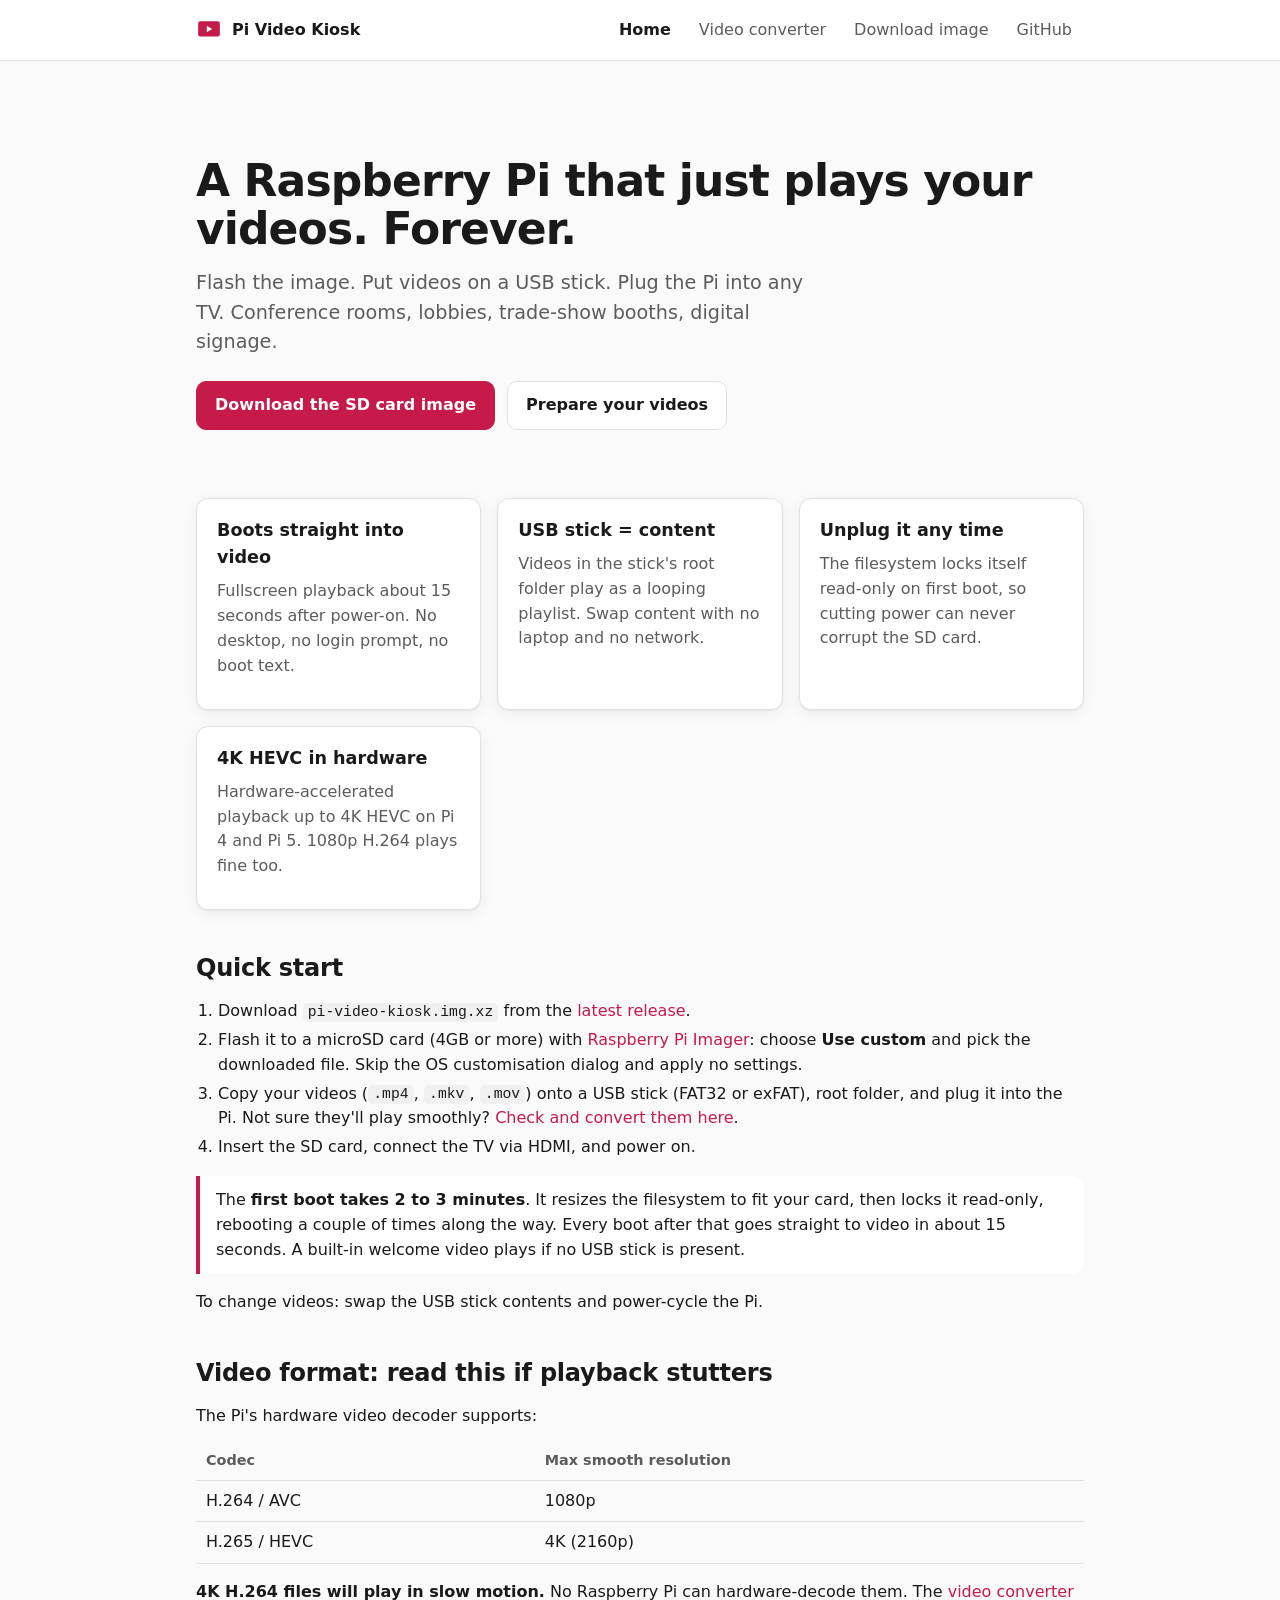
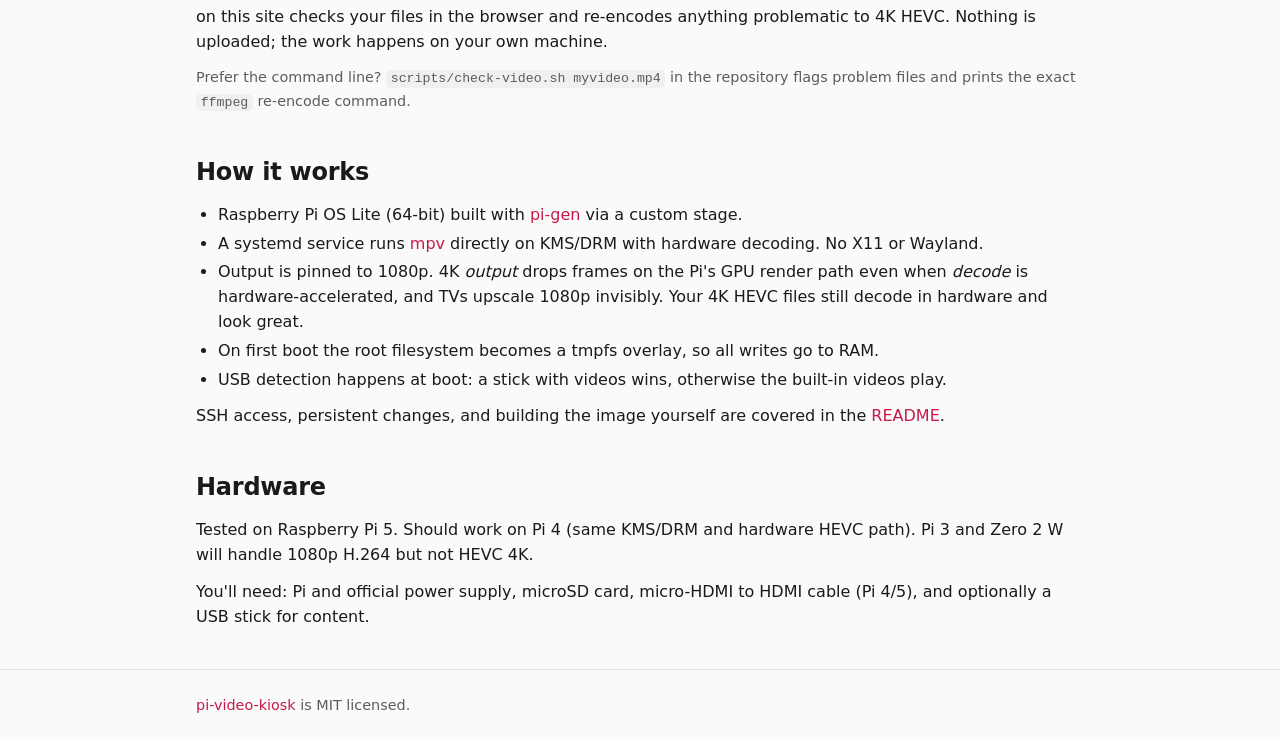
==== docs/index.html @ 2b576d24 "Add GitHub Pages site with in-browser Pi video converter Static site in docs/ (landing page + conver" ====
<!doctype html>
<html lang="en">
<head>
<meta charset="utf-8">
<meta name="viewport" content="width=device-width, initial-scale=1">
<title>Pi Video Kiosk</title>
<meta name="description" content="Turn a Raspberry Pi into a zero-maintenance video looper for a TV. Flash the image, put videos on a USB stick, plug into any TV.">
<link rel="stylesheet" href="style.css">
<link rel="icon" href="data:image/svg+xml,%3Csvg xmlns='http://www.w3.org/2000/svg' viewBox='0 0 24 24'%3E%3Crect x='2' y='4' width='20' height='14' rx='2' fill='%23c51a4a'/%3E%3Cpath d='M10 8v6l5-3z' fill='white'/%3E%3C/svg%3E">
</head>
<body>
<header class="site-header">
  <div class="wrap">
    <a class="brand" href="./">
      <svg viewBox="0 0 24 24" aria-hidden="true"><rect x="2" y="4" width="20" height="14" rx="2" fill="#c51a4a"/><path d="M10 8v6l5-3z" fill="#fff"/></svg>
      Pi Video Kiosk
    </a>
    <nav class="site-nav">
      <a href="./" aria-current="page">Home</a>
      <a href="convert.html">Video converter</a>
      <a href="https://github.com/mattburns/pi-video-kiosk/releases/latest">Download image</a>
      <a href="https://github.com/mattburns/pi-video-kiosk">GitHub</a>
    </nav>
  </div>
</header>

<main class="wrap">
  <section class="hero">
    <h1>A Raspberry Pi that just plays your videos. Forever.</h1>
    <p class="lede">
      Flash the image. Put videos on a USB stick. Plug the Pi into any TV.
      Conference rooms, lobbies, trade-show booths, digital signage.
    </p>
    <div class="actions">
      <a class="btn primary" href="https://github.com/mattburns/pi-video-kiosk/releases/latest">Download the SD card image</a>
      <a class="btn" href="convert.html">Prepare your videos</a>
    </div>
  </section>

  <section class="grid">
    <div class="card">
      <h3>Boots straight into video</h3>
      <p class="muted">Fullscreen playback about 15 seconds after power-on. No desktop, no login prompt, no boot text.</p>
    </div>
    <div class="card">
      <h3>USB stick = content</h3>
      <p class="muted">Videos in the stick's root folder play as a looping playlist. Swap content with no laptop and no network.</p>
    </div>
    <div class="card">
      <h3>Unplug it any time</h3>
      <p class="muted">The filesystem locks itself read-only on first boot, so cutting power can never corrupt the SD card.</p>
    </div>
    <div class="card">
      <h3>4K HEVC in hardware</h3>
      <p class="muted">Hardware-accelerated playback up to 4K HEVC on Pi 4 and Pi 5. 1080p H.264 plays fine too.</p>
    </div>
  </section>

  <section id="quick-start">
    <h2>Quick start</h2>
    <ol>
      <li>Download <code>pi-video-kiosk.img.xz</code> from the
        <a href="https://github.com/mattburns/pi-video-kiosk/releases/latest">latest release</a>.</li>
      <li>Flash it to a microSD card (4GB or more) with
        <a href="https://www.raspberrypi.com/software/">Raspberry Pi Imager</a>: choose
        <strong>Use custom</strong> and pick the downloaded file. Skip the OS customisation dialog and apply no settings.</li>
      <li>Copy your videos (<code>.mp4</code>, <code>.mkv</code>, <code>.mov</code>) onto a USB stick
        (FAT32 or exFAT), root folder, and plug it into the Pi.
        Not sure they'll play smoothly? <a href="convert.html">Check and convert them here</a>.</li>
      <li>Insert the SD card, connect the TV via HDMI, and power on.</li>
    </ol>
    <div class="callout">
      The <strong>first boot takes 2 to 3 minutes</strong>. It resizes the filesystem to fit your card, then locks it
      read-only, rebooting a couple of times along the way. Every boot after that goes straight to video in about
      15 seconds. A built-in welcome video plays if no USB stick is present.
    </div>
    <p>To change videos: swap the USB stick contents and power-cycle the Pi.</p>
  </section>

  <section id="formats">
    <h2>Video format: read this if playback stutters</h2>
    <p>The Pi's hardware video decoder supports:</p>
    <table>
      <thead><tr><th>Codec</th><th>Max smooth resolution</th></tr></thead>
      <tbody>
        <tr><td>H.264 / AVC</td><td>1080p</td></tr>
        <tr><td>H.265 / HEVC</td><td>4K (2160p)</td></tr>
      </tbody>
    </table>
    <p>
      <strong>4K H.264 files will play in slow motion.</strong> No Raspberry Pi can hardware-decode them.
      The <a href="convert.html">video converter</a> on this site checks your files in the browser and
      re-encodes anything problematic to 4K HEVC. Nothing is uploaded; the work happens on your own machine.
    </p>
    <p class="muted small">
      Prefer the command line? <code>scripts/check-video.sh myvideo.mp4</code> in the repository flags problem
      files and prints the exact <code>ffmpeg</code> re-encode command.
    </p>
  </section>

  <section id="how">
    <h2>How it works</h2>
    <ul>
      <li>Raspberry Pi OS Lite (64-bit) built with <a href="https://github.com/RPi-Distro/pi-gen">pi-gen</a>
        via a custom stage.</li>
      <li>A systemd service runs <a href="https://mpv.io/">mpv</a> directly on KMS/DRM with hardware decoding.
        No X11 or Wayland.</li>
      <li>Output is pinned to 1080p. 4K <em>output</em> drops frames on the Pi's GPU render path even when
        <em>decode</em> is hardware-accelerated, and TVs upscale 1080p invisibly. Your 4K HEVC files still
        decode in hardware and look great.</li>
      <li>On first boot the root filesystem becomes a tmpfs overlay, so all writes go to RAM.</li>
      <li>USB detection happens at boot: a stick with videos wins, otherwise the built-in videos play.</li>
    </ul>
    <p>SSH access, persistent changes, and building the image yourself are covered in the
      <a href="https://github.com/mattburns/pi-video-kiosk#readme">README</a>.</p>
  </section>

  <section id="hardware">
    <h2>Hardware</h2>
    <p>Tested on Raspberry Pi 5. Should work on Pi 4 (same KMS/DRM and hardware HEVC path).
      Pi 3 and Zero 2 W will handle 1080p H.264 but not HEVC 4K.</p>
    <p>You'll need: Pi and official power supply, microSD card, micro-HDMI to HDMI cable (Pi 4/5),
      and optionally a USB stick for content.</p>
  </section>
</main>

<footer>
  <div class="wrap">
    <a href="https://github.com/mattburns/pi-video-kiosk">pi-video-kiosk</a> is MIT licensed.
  </div>
</footer>
</body>
</html>
---- docs/style.css ----
:root {
  --bg: #fafafa;
  --bg-elev: #ffffff;
  --fg: #1a1a1a;
  --fg-muted: #5c5c5c;
  --border: #e2e2e2;
  --accent: #c51a4a;
  --accent-fg: #ffffff;
  --ok: #1f7a3a;
  --ok-bg: #e6f4ea;
  --warn: #8a5a00;
  --warn-bg: #fff4d6;
  --bad: #a4232b;
  --bad-bg: #fde8ea;
  --code-bg: #f0f0f0;
  --shadow: 0 1px 2px rgba(0, 0, 0, 0.06), 0 4px 16px rgba(0, 0, 0, 0.05);
  --radius: 12px;
  color-scheme: light dark;
}

@media (prefers-color-scheme: dark) {
  :root {
    --bg: #111214;
    --bg-elev: #1b1d21;
    --fg: #ececec;
    --fg-muted: #a0a0a0;
    --border: #2c2f35;
    --accent: #ef3b6d;
    --accent-fg: #ffffff;
    --ok: #6cd48a;
    --ok-bg: #16301f;
    --warn: #f3c56b;
    --warn-bg: #352a10;
    --bad: #ff7b85;
    --bad-bg: #3a1a1e;
    --code-bg: #24262b;
    --shadow: 0 1px 2px rgba(0, 0, 0, 0.4), 0 4px 16px rgba(0, 0, 0, 0.35);
  }
}

* { box-sizing: border-box; }

html { -webkit-text-size-adjust: 100%; }

body {
  margin: 0;
  background: var(--bg);
  color: var(--fg);
  font: 16px/1.55 system-ui, -apple-system, "Segoe UI", Roboto, Helvetica, Arial, sans-serif;
}

a { color: var(--accent); text-decoration: none; }
a:hover { text-decoration: underline; }

code, pre, kbd {
  font-family: ui-monospace, SFMono-Regular, Menlo, Consolas, monospace;
  font-size: 0.92em;
}
code { background: var(--code-bg); padding: 0.1em 0.35em; border-radius: 5px; }
pre {
  background: var(--code-bg);
  padding: 14px 16px;
  border-radius: var(--radius);
  overflow-x: auto;
  line-height: 1.45;
}
pre code { background: none; padding: 0; }

.wrap { max-width: 920px; margin: 0 auto; padding: 0 16px; }

/* Header */
.site-header {
  border-bottom: 1px solid var(--border);
  background: var(--bg-elev);
}
.site-header .wrap {
  display: flex;
  align-items: center;
  gap: 18px;
  min-height: 60px;
  flex-wrap: wrap;
}
.brand {
  font-weight: 700;
  color: var(--fg);
  display: flex;
  align-items: center;
  gap: 10px;
}
.brand:hover { text-decoration: none; }
.brand svg { width: 26px; height: 26px; }
.site-nav { margin-left: auto; display: flex; gap: 4px; flex-wrap: wrap; }
.site-nav a {
  color: var(--fg-muted);
  padding: 8px 12px;
  border-radius: 8px;
}
.site-nav a:hover { background: var(--code-bg); text-decoration: none; color: var(--fg); }
.site-nav a[aria-current="page"] { color: var(--fg); font-weight: 600; }

/* Hero */
.hero { padding: 56px 0 28px; }
.hero h1 { font-size: clamp(30px, 5vw, 44px); line-height: 1.1; margin: 0 0 14px; letter-spacing: -0.02em; }
.hero p.lede { font-size: 1.2em; color: var(--fg-muted); margin: 0 0 24px; max-width: 640px; }
.actions { display: flex; gap: 12px; flex-wrap: wrap; }

.btn {
  display: inline-flex;
  align-items: center;
  gap: 8px;
  padding: 11px 18px;
  border-radius: 10px;
  border: 1px solid var(--border);
  background: var(--bg-elev);
  color: var(--fg);
  font: inherit;
  font-weight: 600;
  cursor: pointer;
  text-decoration: none;
  transition: background 0.15s, transform 0.05s;
}
.btn:hover { text-decoration: none; background: var(--code-bg); }
.btn:active { transform: translateY(1px); }
.btn.primary { background: var(--accent); border-color: var(--accent); color: var(--accent-fg); }
.btn.primary:hover { filter: brightness(1.08); background: var(--accent); }
.btn.small { padding: 7px 12px; font-size: 0.9em; }
.btn:disabled { opacity: 0.5; cursor: not-allowed; transform: none; }

main { padding-bottom: 72px; }
section { margin: 40px 0; }
h2 { font-size: 1.5em; margin: 0 0 12px; letter-spacing: -0.01em; }
h3 { font-size: 1.1em; margin: 24px 0 8px; }
p { margin: 0 0 12px; }
ul, ol { padding-left: 22px; margin: 0 0 12px; }
li { margin: 4px 0; }
.muted { color: var(--fg-muted); }
.small { font-size: 0.9em; }

.grid { display: grid; gap: 16px; grid-template-columns: repeat(auto-fit, minmax(240px, 1fr)); }
.card {
  background: var(--bg-elev);
  border: 1px solid var(--border);
  border-radius: var(--radius);
  padding: 18px 20px;
  box-shadow: var(--shadow);
}
.card h3 { margin-top: 0; }

table { border-collapse: collapse; width: 100%; margin: 8px 0 16px; }
th, td { text-align: left; padding: 8px 10px; border-bottom: 1px solid var(--border); vertical-align: top; }
th { color: var(--fg-muted); font-weight: 600; font-size: 0.9em; }

.callout {
  border-left: 4px solid var(--accent);
  background: var(--bg-elev);
  border-radius: 0 var(--radius) var(--radius) 0;
  padding: 12px 16px;
  margin: 16px 0;
}
.callout.warn { border-left-color: var(--warn); background: var(--warn-bg); }
.callout.ok { border-left-color: var(--ok); background: var(--ok-bg); }
.callout.bad { border-left-color: var(--bad); background: var(--bad-bg); }

footer {
  border-top: 1px solid var(--border);
  padding: 24px 0;
  color: var(--fg-muted);
  font-size: 0.9em;
}

/* Converter */
.dropzone {
  display: block;
  border: 2px dashed var(--border);
  border-radius: var(--radius);
  padding: 44px 20px;
  text-align: center;
  background: var(--bg-elev);
  cursor: pointer;
  transition: border-color 0.15s, background 0.15s;
}
.dropzone:hover, .dropzone.drag { border-color: var(--accent); background: var(--code-bg); }
.dropzone strong { display: block; font-size: 1.15em; margin-bottom: 6px; }
.dropzone input { display: none; }

.settings {
  display: grid;
  grid-template-columns: 1fr;
  gap: 14px;
  margin-top: 20px;
}
@media (min-width: 700px) {
  .settings { grid-template-columns: 1.2fr 1fr; }
}
.field label { display: block; font-weight: 600; margin-bottom: 6px; }
.field select, .field input[type="number"] {
  width: 100%;
  padding: 9px 12px;
  border-radius: 8px;
  border: 1px solid var(--border);
  background: var(--bg);
  color: var(--fg);
  font: inherit;
}
.field .hint { margin-top: 6px; }

.caps { display: flex; gap: 8px; flex-wrap: wrap; margin-top: 8px; }
.pill {
  display: inline-flex;
  align-items: center;
  gap: 6px;
  padding: 3px 10px;
  border-radius: 999px;
  font-size: 0.85em;
  font-weight: 600;
  border: 1px solid var(--border);
  background: var(--bg);
}
.pill.ok { color: var(--ok); background: var(--ok-bg); border-color: transparent; }
.pill.warn { color: var(--warn); background: var(--warn-bg); border-color: transparent; }
.pill.bad { color: var(--bad); background: var(--bad-bg); border-color: transparent; }

.toolbar { display: flex; gap: 10px; flex-wrap: wrap; align-items: center; margin: 20px 0 12px; }
.toolbar .spacer { flex: 1; }

.file-list { display: flex; flex-direction: column; gap: 12px; }
.file {
  background: var(--bg-elev);
  border: 1px solid var(--border);
  border-radius: var(--radius);
  padding: 14px 16px;
  box-shadow: var(--shadow);
  display: grid;
  gap: 8px;
}
.file-head { display: flex; align-items: baseline; gap: 10px; flex-wrap: wrap; }
.file-name { font-weight: 600; word-break: break-all; }
.file-meta { color: var(--fg-muted); font-size: 0.9em; }
.file-verdict { font-size: 0.95em; }
.file-plan { font-size: 0.9em; color: var(--fg-muted); }
.file-actions { display: flex; gap: 8px; flex-wrap: wrap; align-items: center; }
.file-actions .status { font-size: 0.9em; color: var(--fg-muted); }

.progress { height: 8px; background: var(--code-bg); border-radius: 999px; overflow: hidden; }
.progress > div { height: 100%; width: 0%; background: var(--accent); transition: width 0.2s linear; }

.hidden { display: none !important; }
.err { color: var(--bad); }
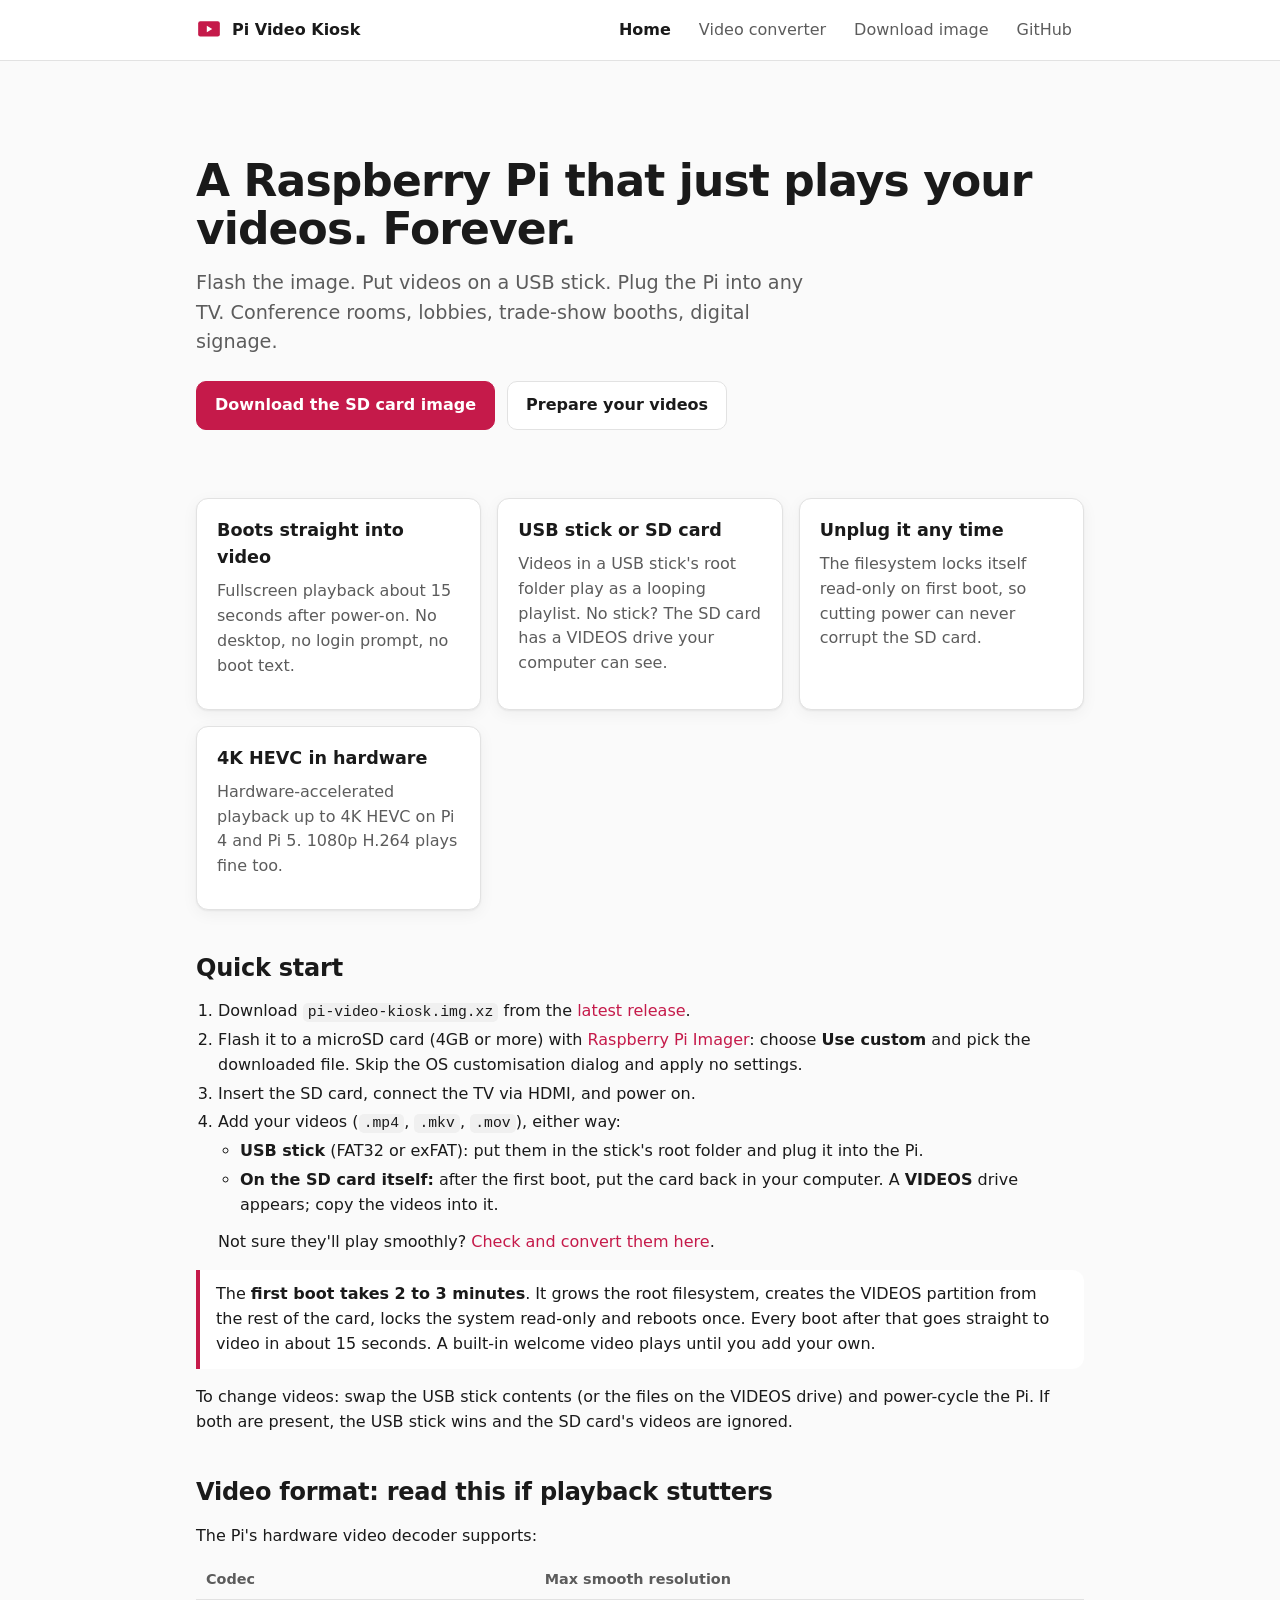
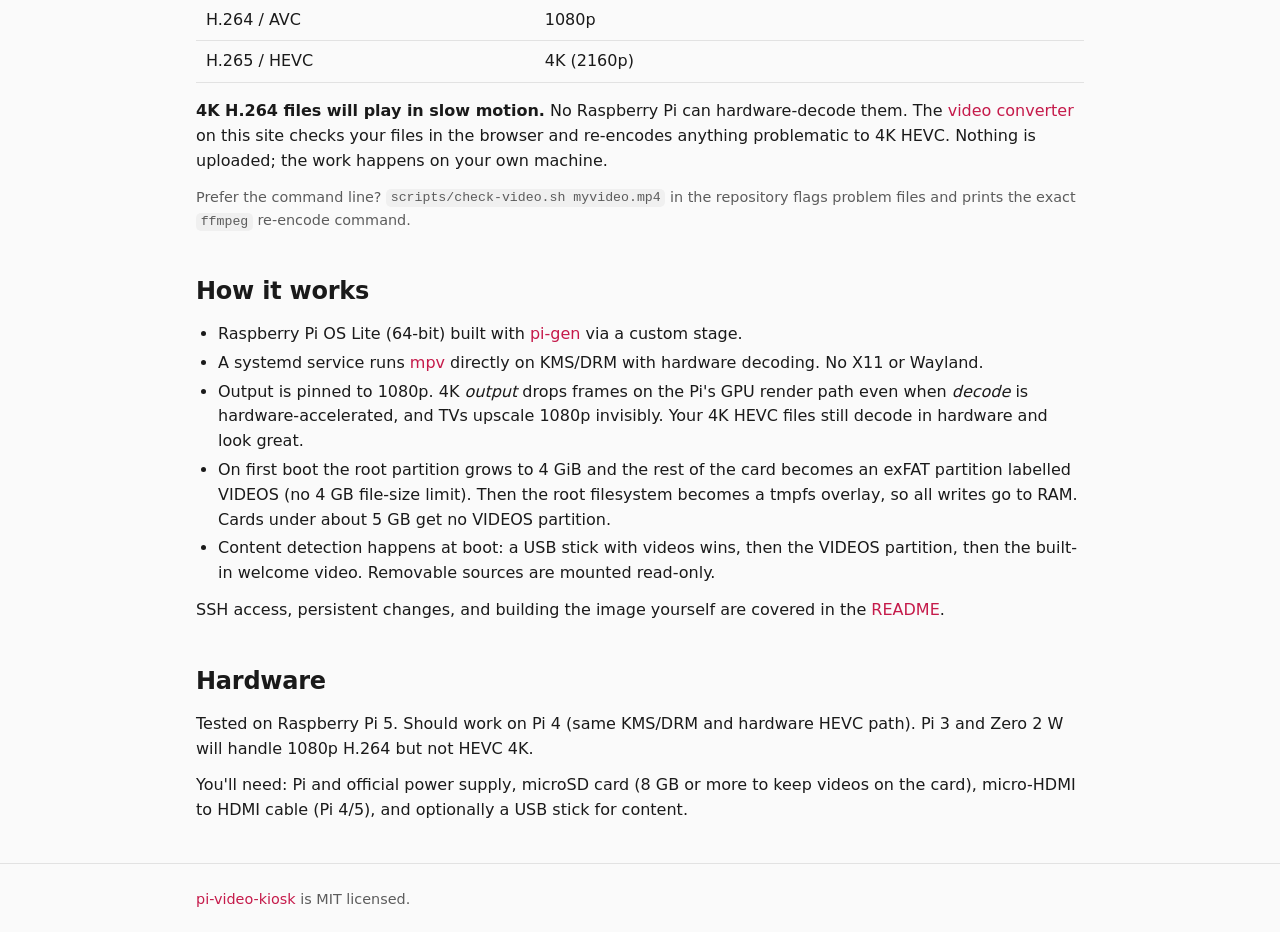
==== commit 36572edb: "Keep videos on the SD card: VIDEOS partition created on first boot The stock Pi OS first-boot step t" ====
--- a/docs/index.html
+++ b/docs/index.html
@@ -43,8 +43,8 @@
       <p class="muted">Fullscreen playback about 15 seconds after power-on. No desktop, no login prompt, no boot text.</p>
     </div>
     <div class="card">
-      <h3>USB stick = content</h3>
-      <p class="muted">Videos in the stick's root folder play as a looping playlist. Swap content with no laptop and no network.</p>
+      <h3>USB stick or SD card</h3>
+      <p class="muted">Videos in a USB stick's root folder play as a looping playlist. No stick? The SD card has a VIDEOS drive your computer can see.</p>
     </div>
     <div class="card">
       <h3>Unplug it any time</h3>
@@ -64,17 +64,22 @@
       <li>Flash it to a microSD card (4GB or more) with
         <a href="https://www.raspberrypi.com/software/">Raspberry Pi Imager</a>: choose
         <strong>Use custom</strong> and pick the downloaded file. Skip the OS customisation dialog and apply no settings.</li>
-      <li>Copy your videos (<code>.mp4</code>, <code>.mkv</code>, <code>.mov</code>) onto a USB stick
-        (FAT32 or exFAT), root folder, and plug it into the Pi.
+      <li>Insert the SD card, connect the TV via HDMI, and power on.</li>
+      <li>Add your videos (<code>.mp4</code>, <code>.mkv</code>, <code>.mov</code>), either way:
+        <ul>
+          <li><strong>USB stick</strong> (FAT32 or exFAT): put them in the stick's root folder and plug it into the Pi.</li>
+          <li><strong>On the SD card itself:</strong> after the first boot, put the card back in your computer.
+            A <strong>VIDEOS</strong> drive appears; copy the videos into it.</li>
+        </ul>
         Not sure they'll play smoothly? <a href="convert.html">Check and convert them here</a>.</li>
-      <li>Insert the SD card, connect the TV via HDMI, and power on.</li>
     </ol>
     <div class="callout">
-      The <strong>first boot takes 2 to 3 minutes</strong>. It resizes the filesystem to fit your card, then locks it
-      read-only, rebooting a couple of times along the way. Every boot after that goes straight to video in about
-      15 seconds. A built-in welcome video plays if no USB stick is present.
+      The <strong>first boot takes 2 to 3 minutes</strong>. It grows the root filesystem, creates the VIDEOS
+      partition from the rest of the card, locks the system read-only and reboots once. Every boot after that goes
+      straight to video in about 15 seconds. A built-in welcome video plays until you add your own.
     </div>
-    <p>To change videos: swap the USB stick contents and power-cycle the Pi.</p>
+    <p>To change videos: swap the USB stick contents (or the files on the VIDEOS drive) and power-cycle the Pi.
+      If both are present, the USB stick wins and the SD card's videos are ignored.</p>
   </section>
 
   <section id="formats">
@@ -108,8 +113,11 @@
       <li>Output is pinned to 1080p. 4K <em>output</em> drops frames on the Pi's GPU render path even when
         <em>decode</em> is hardware-accelerated, and TVs upscale 1080p invisibly. Your 4K HEVC files still
         decode in hardware and look great.</li>
-      <li>On first boot the root filesystem becomes a tmpfs overlay, so all writes go to RAM.</li>
-      <li>USB detection happens at boot: a stick with videos wins, otherwise the built-in videos play.</li>
+      <li>On first boot the root partition grows to 4 GiB and the rest of the card becomes an exFAT partition
+        labelled VIDEOS (no 4 GB file-size limit). Then the root filesystem becomes a tmpfs overlay, so all writes go
+        to RAM. Cards under about 5 GB get no VIDEOS partition.</li>
+      <li>Content detection happens at boot: a USB stick with videos wins, then the VIDEOS partition, then the
+        built-in welcome video. Removable sources are mounted read-only.</li>
     </ul>
     <p>SSH access, persistent changes, and building the image yourself are covered in the
       <a href="https://github.com/mattburns/pi-video-kiosk#readme">README</a>.</p>
@@ -119,8 +127,8 @@
     <h2>Hardware</h2>
     <p>Tested on Raspberry Pi 5. Should work on Pi 4 (same KMS/DRM and hardware HEVC path).
       Pi 3 and Zero 2 W will handle 1080p H.264 but not HEVC 4K.</p>
-    <p>You'll need: Pi and official power supply, microSD card, micro-HDMI to HDMI cable (Pi 4/5),
-      and optionally a USB stick for content.</p>
+    <p>You'll need: Pi and official power supply, microSD card (8 GB or more to keep videos on the card),
+      micro-HDMI to HDMI cable (Pi 4/5), and optionally a USB stick for content.</p>
   </section>
 </main>
 
